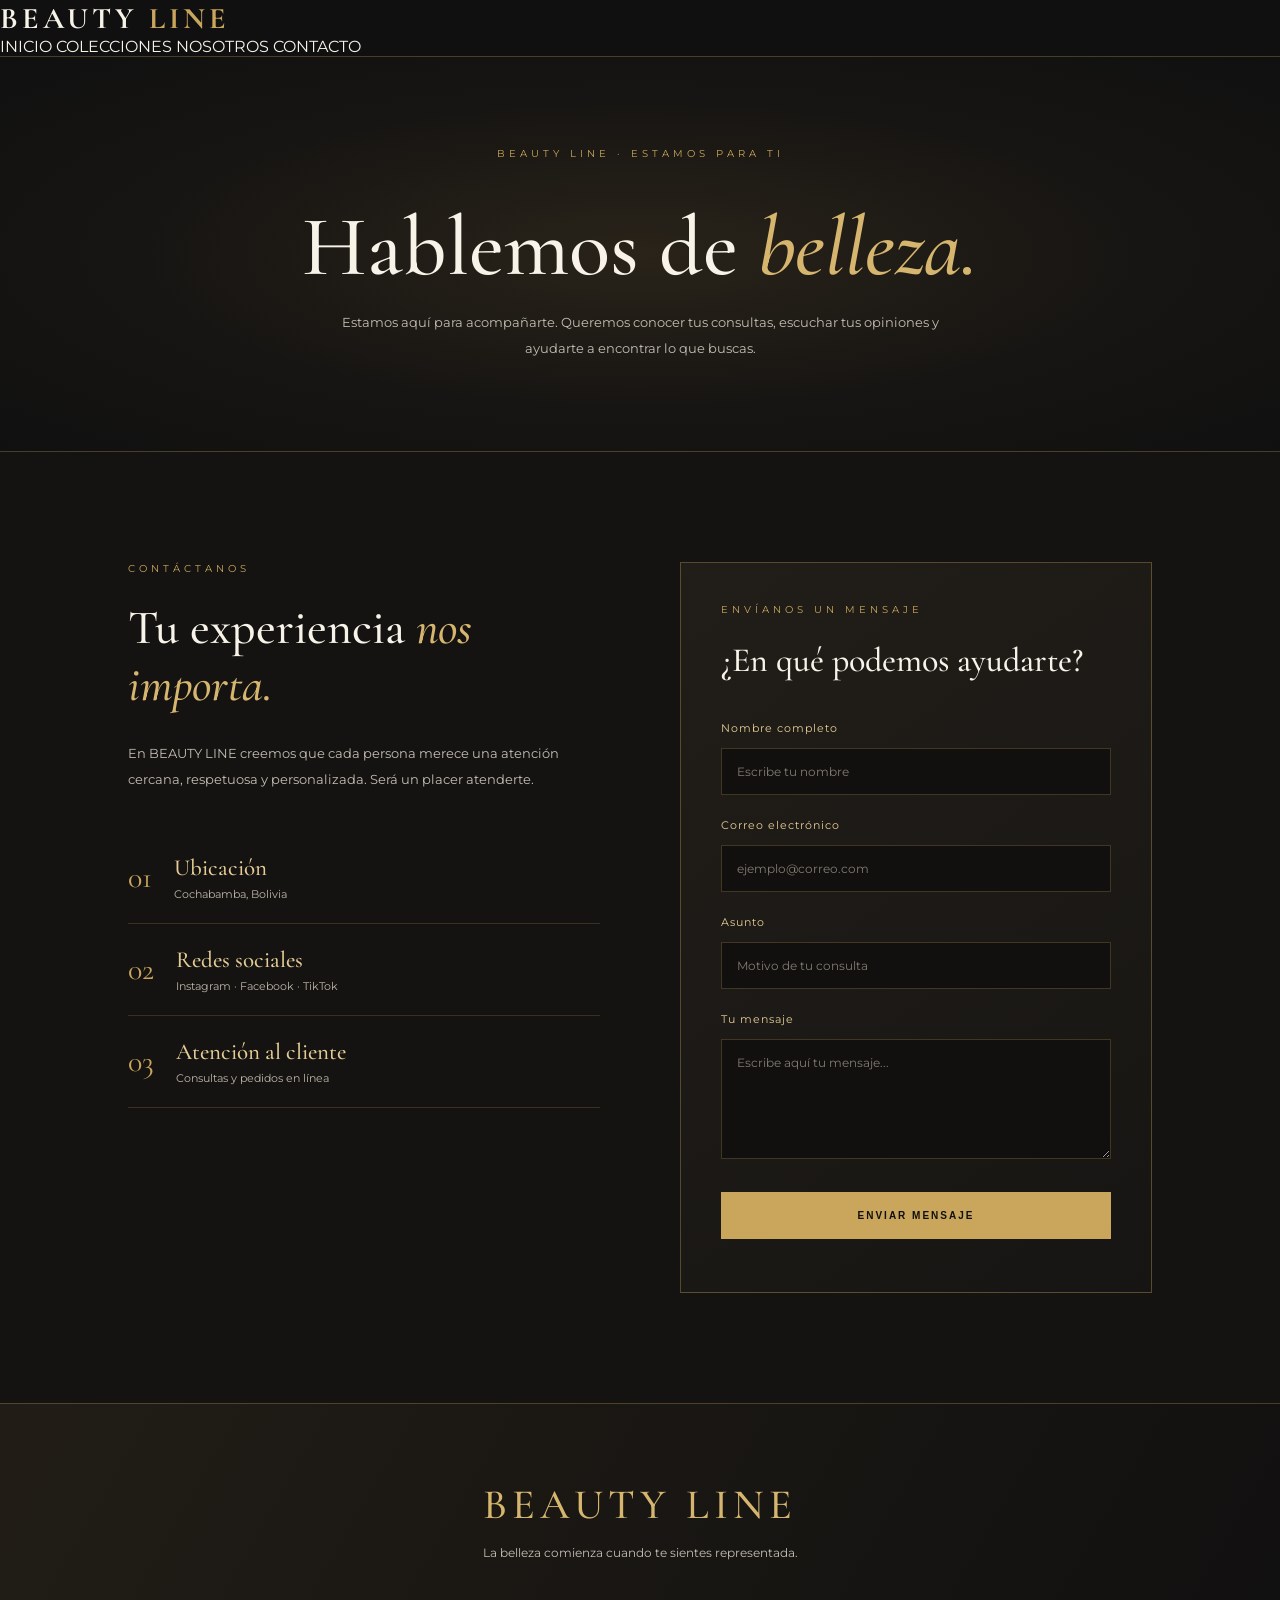
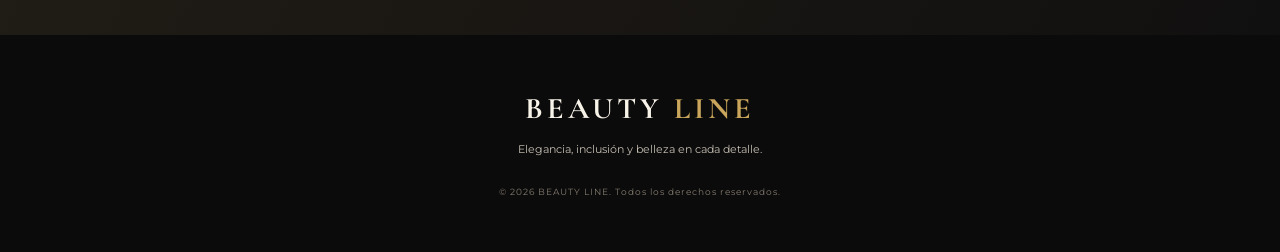
==== contacto.html @ c268c60d "tarea67" ====
<!DOCTYPE html>
<html lang="es">
<head>
    <meta charset="UTF-8">
    <meta name="viewport" content="width=device-width, initial-scale=1.0">

    <title>Contacto | BEAUTY LINE</title>

    <link rel="stylesheet" href="css/estilos.css">
    <link rel="stylesheet" href="css/responsive.css">

    <link rel="preconnect" href="https://fonts.googleapis.com">
    <link rel="preconnect" href="https://fonts.gstatic.com" crossorigin>

    <link href="https://fonts.googleapis.com/css2?family=Cormorant+Garamond:wght@400;500;600&family=Montserrat:wght@300;400;500;600&display=swap" rel="stylesheet">
</head>

<body>

    <!-- ENCABEZADO -->
    <header class="header">
        <a href="index.html" class="logo">
            BEAUTY <span>LINE</span>
        </a>

        <nav class="nav">
            <a href="index.html">INICIO</a>
            <a href="productos.html">COLECCIONES</a>
            <a href="nosotros.html">NOSOTROS</a>
            <a href="contacto.html" class="active">CONTACTO</a>
        </nav>
    </header>

    <main>

        <!-- PORTADA DE CONTACTO -->
        <section class="contact-hero">
            <p class="eyebrow">BEAUTY LINE · ESTAMOS PARA TI</p>

            <h1>
                Hablemos de
                <span>belleza.</span>
            </h1>

            <p>
                Estamos aquí para acompañarte. Queremos conocer tus
                consultas, escuchar tus opiniones y ayudarte a encontrar
                lo que buscas.
            </p>
        </section>

        <!-- INFORMACIÓN Y FORMULARIO -->
        <section class="contact-section">

            <div class="contact-info">
                <p class="eyebrow">CONTÁCTANOS</p>

                <h2>
                    Tu experiencia
                    <span>nos importa.</span>
                </h2>

                <p>
                    En BEAUTY LINE creemos que cada persona merece
                    una atención cercana, respetuosa y personalizada.
                    Será un placer atenderte.
                </p>

                <div class="contact-detail">
                    <span>01</span>
                    <div>
                        <h3>Ubicación</h3>
                        <p>Cochabamba, Bolivia</p>
                    </div>
                </div>

                <div class="contact-detail">
                    <span>02</span>
                    <div>
                        <h3>Redes sociales</h3>
                        <p>Instagram · Facebook · TikTok</p>
                    </div>
                </div>

                <div class="contact-detail">
                    <span>03</span>
                    <div>
                        <h3>Atención al cliente</h3>
                        <p>Consultas y pedidos en línea</p>
                    </div>
                </div>
            </div>

            <!-- FORMULARIO -->
            <div class="contact-form-container">

                <p class="eyebrow">ENVÍANOS UN MENSAJE</p>

                <h2>¿En qué podemos ayudarte?</h2>

                <form class="contact-form" id="contactForm">

                    <label for="nombre">Nombre completo</label>
                    <input
                        type="text"
                        id="nombre"
                        placeholder="Escribe tu nombre"
                        required
                    >

                    <label for="correo">Correo electrónico</label>
                    <input
                        type="email"
                        id="correo"
                        placeholder="ejemplo@correo.com"
                        required
                    >

                    <label for="asunto">Asunto</label>
                    <input
                        type="text"
                        id="asunto"
                        placeholder="Motivo de tu consulta"
                        required
                    >

                    <label for="mensaje">Tu mensaje</label>
                    <textarea
                        id="mensaje"
                        rows="5"
                        placeholder="Escribe aquí tu mensaje..."
                        required
                    ></textarea>

                    <button type="submit" class="contact-submit">
                        ENVIAR MENSAJE
                    </button>

                    <p id="formMessage" class="form-message"></p>

                </form>
            </div>

        </section>

        <!-- MENSAJE FINAL -->
        <section class="contact-final">
            <h2>BEAUTY LINE</h2>
            <p>La belleza comienza cuando te sientes representada.</p>
        </section>

    </main>

    <!-- PIE DE PÁGINA -->
    <footer class="footer">
        <a href="index.html" class="logo">
            BEAUTY <span>LINE</span>
        </a>

        <p>Elegancia, inclusión y belleza en cada detalle.</p>

        <p class="copyright">
            © 2026 BEAUTY LINE. Todos los derechos reservados.
        </p>
    </footer>

    <script src="js/contacto.js"></script>

</body>
</html>
---- css/estilos.css ----
/* ==========================================
   BEAUTY LINE
   Diseño elegante: negro, piedra y champagne
   ========================================== */

:root {
    --black: #111010;
    --black-soft: #191716;
    --gold: #c9a65b;
    --gold-light: #e4cc94;
    --white: #f7f3e9;
    --gray: #c4beb3;
}

* {
    margin: 0;
    padding: 0;
    box-sizing: border-box;
}

html {
    scroll-behavior: smooth;
}

body {
    background: var(--black);
    color: var(--white);
    font-family: 'Montserrat', sans-serif;
    overflow-x: hidden;
}

a {
    text-decoration: none;
    color: inherit;
}

/* ==========================================
   NAVEGACIÓN
   ========================================== */

.header {
    position: relative;
    z-index: 20;
    background: #111010;
    border-bottom: 1px solid rgba(201,166,91,.3);
}

.navbar {
    max-width: 1450px;
    min-height: 88px;
    margin: auto;
    padding: 15px 6%;
    display: flex;
    align-items: center;
    justify-content: space-between;
    gap: 25px;
}

.logo,
.footer-logo {
    font-family: 'Cormorant Garamond', serif;
    font-size: 30px;
    font-weight: 700;
    letter-spacing: 4px;
    color: var(--white);
    white-space: nowrap;
}

.logo span,
.footer-logo span {
    color: var(--gold);
}

.nav-links {
    display: flex;
    align-items: center;
    gap: 35px;
    list-style: none;
}

.nav-links a {
    font-size: 10px;
    letter-spacing: 2px;
    color: #ded8cd;
    transition: .3s;
}

.nav-links a:hover {
    color: var(--gold-light);
}

.nav-button {
    padding: 13px 22px;
    border: 1px solid var(--gold);
    color: var(--gold-light);
    font-size: 10px;
    letter-spacing: 1.5px;
    transition: .3s;
}

.nav-button:hover {
    background: var(--gold);
    color: var(--black);
}

.menu-toggle {
    display: none;
    background: none;
    border: none;
    color: var(--gold);
    font-size: 25px;
    cursor: pointer;
}

/* ==========================================
   PORTADA PRINCIPAL
   ========================================== */

.hero {
    min-height: 650px;
    position: relative;
    display: flex;
    align-items: center;
    overflow: hidden;
    isolation: isolate;
}

/* Fondo de piedra */
.hero-background {
    position: absolute;
    inset: 0;
    z-index: -2;

    background-image:
        linear-gradient(
            90deg,
            rgba(15,14,13,.94) 0%,
            rgba(15,14,13,.84) 48%,
            rgba(15,14,13,.35) 100%
        ),
        url("../img/banners/fondo-negro-dorado.jpg");

    background-position: center;
    background-size: cover;
}

/* Capa de iluminación */
.hero-overlay {
    position: absolute;
    inset: 0;
    z-index: -1;

    background:
        radial-gradient(
            ellipse at 75% 50%,
            rgba(201,166,91,.13),
            transparent 48%
        );
}

.hero-container {
    width: 100%;
    max-width: 1450px;
    margin: auto;
    padding: 65px 7%;

    display: grid;
    grid-template-columns: 1fr 1fr;
    align-items: center;
    gap: 45px;
}

/* ==========================================
   TEXTO DE PORTADA
   ========================================== */

.hero-content {
    max-width: 600px;
    position: relative;
    z-index: 2;
}

.hero-eyebrow {
    color: var(--gold-light);
    font-size: 10px;
    font-weight: 500;
    letter-spacing: 4px;
    margin-bottom: 25px;
}

.hero-content h1 {
    font-family: 'Cormorant Garamond', serif;
    font-size: clamp(55px, 6vw, 86px);
    font-weight: 500;
    line-height: .98;
    letter-spacing: 1px;
    color: var(--white);
}

.hero-content h1 span {
    color: var(--gold-light);
    font-style: italic;
}

.gold-line {
    width: 85px;
    height: 2px;
    margin: 28px 0;
    background: linear-gradient(
        90deg,
        var(--gold),
        transparent
    );
}

.hero-description {
    max-width: 440px;
    font-size: 13px;
    line-height: 2;
    font-weight: 300;
    color: var(--gray);
}

/* ==========================================
   BOTONES
   ========================================== */

.hero-buttons {
    display: flex;
    align-items: center;
    flex-wrap: wrap;
    gap: 15px;
    margin-top: 35px;
}

.button-primary,
.button-secondary {
    min-height: 52px;
    padding: 16px 23px;
    display: inline-flex;
    justify-content: center;
    align-items: center;
    gap: 15px;

    font-size: 9px;
    font-weight: 600;
    letter-spacing: 1.3px;

    transition: .3s ease;
}

.button-primary {
    background: var(--white);
    color: #171513;
    border: 1px solid var(--white);
}

.button-primary:hover {
    background: var(--gold-light);
    border-color: var(--gold-light);
    transform: translateY(-3px);
}

.button-primary span {
    font-size: 17px;
}

.button-secondary {
    background: transparent;
    border: 1px solid var(--gold);
    color: var(--gold-light);
}

.button-secondary:hover {
    background: var(--gold);
    color: var(--black);
    transform: translateY(-3px);
}

.hero-footer-text {
    margin-top: 48px;
    font-size: 8px;
    letter-spacing: 3px;
    color: #a99a7c;
}

/* ==========================================
   IMAGEN DE PRODUCTOS
   ========================================== */

.hero-product {
    width: 100%;
    max-width: 590px;
    margin: auto;
    position: relative;
    display: flex;
    align-items: center;
    justify-content: center;
}

.product-image {
    position: relative;
    z-index: 1;
    width: 100%;
    height: 470px;
    object-fit: contain;
    filter: drop-shadow(0 20px 35px rgba(0,0,0,.5));
}

.product-decoration {
    position: absolute;
    width: 80%;
    height: 80%;
    border: 1px solid rgba(201,166,91,.22);
    border-radius: 50%;
    z-index: 0;
}

/* ==========================================
   SECCIONES INFERIORES
   ========================================== */

.intro-section,
.products-section,
.about-section {
    padding: 100px 7%;
    text-align: center;
    border-bottom: 1px solid rgba(201,166,91,.18);
}

.section-eyebrow {
    font-size: 10px;
    letter-spacing: 4px;
    color: var(--gold);
    margin-bottom: 20px;
}

.intro-section h2,
.products-section h2,
.about-section h2 {
    font-family: 'Cormorant Garamond', serif;
    font-size: clamp(35px, 5vw, 55px);
    font-weight: 500;
    margin-bottom: 20px;
}

.intro-section h2 span {
    color: var(--gold-light);
    font-style: italic;
}

.intro-section > p:not(.section-eyebrow),
.section-description,
.about-content > p:not(.section-eyebrow) {
    max-width: 650px;
    margin: auto;
    font-size: 13px;
    color: var(--gray);
    line-height: 2;
}

.text-link {
    display: inline-block;
    margin-top: 30px;
    color: var(--gold-light);
    font-size: 10px;
    letter-spacing: 2px;
}

.text-link:hover {
    color: var(--white);
}

.about-section {
    background: linear-gradient(120deg, #111010, #1b1915);
}

.about-content {
    max-width: 800px;
    margin: auto;
}

/* ==========================================
   PIE DE PÁGINA
   ========================================== */

.footer {
    padding: 55px 20px;
    text-align: center;
    background: #0c0b0b;
}

.footer p {
    margin-top: 15px;
    color: var(--gray);
    font-size: 11px;
}

.footer .copyright {
    margin-top: 30px;
    color: #827b70;
    font-size: 9px;
    letter-spacing: 1px;
}

/* ==========================================
   TABLETS
   ========================================== */

@media (max-width: 1000px) {

    .navbar {
        padding: 15px 4%;
    }

    .nav-links {
        gap: 18px;
    }

    .hero-container {
        padding: 55px 5%;
        gap: 20px;
    }

    .hero-content h1 {
        font-size: 58px;
    }

    .product-image {
        height: 390px;
    }
}

/* ==========================================
   CELULARES
   ========================================== */

@media (max-width: 700px) {

    .navbar {
        min-height: 75px;
        flex-wrap: wrap;
    }

    .logo {
        font-size: 23px;
        letter-spacing: 2px;
    }

    .menu-toggle {
        display: block;
        order: 3;
    }

    .nav-button {
        margin-left: auto;
        padding: 11px 13px;
        font-size: 8px;
    }

    .nav-links {
        display: none;
        order: 4;
        width: 100%;
        flex-direction: column;
        align-items: center;
        gap: 22px;
        padding: 25px 0;
        border-top: 1px solid rgba(201,166,91,.2);
    }

    .nav-links.active {
        display: flex;
    }

    .hero {
        min-height: 0;
    }

    .hero-container {
        grid-template-columns: 1fr;
        padding: 65px 7% 45px;
        text-align: center;
        gap: 30px;
    }

    .hero-content {
        margin: auto;
    }

    .hero-eyebrow {
        font-size: 9px;
        letter-spacing: 2.5px;
    }

    .hero-content h1 {
        font-size: clamp(49px, 12vw, 65px);
    }

    .gold-line {
        margin: 23px auto;
    }

    .hero-description {
        margin: auto;
        font-size: 12px;
    }

    .hero-buttons {
        justify-content: center;
        flex-direction: column;
    }

    .button-primary,
    .button-secondary {
        width: 100%;
        max-width: 320px;
    }

    .hero-footer-text {
        margin-top: 30px;
        font-size: 7px;
    }

    .hero-product {
        max-width: 440px;
    }

    .product-image {
        height: 300px;
    }

    .intro-section,
    .products-section,
    .about-section {
        padding: 70px 7%;
    }
}

/* ==========================================
   CELULARES PEQUEÑOS
   ========================================== */

@media (max-width: 380px) {

    .nav-button {
        display: none;
    }

    .hero-content h1 {
        font-size: 45px;
    }

    .product-image {
        height: 250px;
    }
}



/* INTEGRACIÓN DE LA IMAGEN PRINCIPAL */
.product-image {
    width: 100%;
    max-width: 600px;
    height: auto;
    display: block;
    object-fit: contain;

    mix-blend-mode: screen;

    -webkit-mask-image: radial-gradient(
        ellipse at center,
        #000 48%,
        rgba(0, 0, 0, 0.85) 68%,
        transparent 100%
    );

    mask-image: radial-gradient(
        ellipse at center,
        #000 48%,
        rgba(0, 0, 0, 0.85) 68%,
        transparent 100%
    );

    filter: brightness(1.08) contrast(1.05);
}


/* ======================================
   PÁGINA NOSOTROS - BEAUTY LINE
   ====================================== */

.about-hero {
    min-height: 480px;
    padding: 110px 8%;
    text-align: center;
    display: flex;
    flex-direction: column;
    align-items: center;
    justify-content: center;
    background:
        radial-gradient(ellipse at center, #292319 0%, #151311 55%, #101010 100%);
    border-bottom: 1px solid rgba(201,166,91,.25);
}

.eyebrow {
    color: #c9a65b;
    font-size: 10px;
    letter-spacing: 4px;
    margin-bottom: 25px;
}

.about-hero h1 {
    max-width: 850px;
    font-family: 'Cormorant Garamond', serif;
    font-size: clamp(50px, 7vw, 85px);
    font-weight: 500;
    line-height: 1.05;
    color: #f7f3e9;
}

.about-hero h1 span,
.about-philosophy h2 span {
    color: #d6b66f;
    font-style: italic;
}

.about-intro {
    max-width: 650px;
    margin-top: 25px;
    color: #c4beb3;
    font-size: 13px;
    line-height: 2;
}

.about-button {
    margin-top: 35px;
    padding: 16px 27px;
    border: 1px solid #c9a65b;
    color: #e4cc94;
    font-size: 10px;
    letter-spacing: 2px;
    transition: .3s;
}

.about-button:hover {
    background: #c9a65b;
    color: #111010;
}

/* FILOSOFÍA */

.about-philosophy {
    padding: 100px 8%;
    text-align: center;
    background: #151413;
}

.about-philosophy h2,
.about-values h2 {
    font-family: 'Cormorant Garamond', serif;
    font-size: clamp(35px, 5vw, 55px);
    font-weight: 500;
    color: #f7f3e9;
    margin-bottom: 25px;
}

.about-philosophy > p:last-child {
    max-width: 750px;
    margin: auto;
    color: #c4beb3;
    font-size: 13px;
    line-height: 2.1;
}

/* VALORES */

.about-values {
    padding: 100px 7%;
    text-align: center;
    background: #101010;
}

.values-grid {
    max-width: 1200px;
    margin: 55px auto 0;
    display: grid;
    grid-template-columns: repeat(4, 1fr);
    gap: 20px;
}

.value-card {
    min-height: 270px;
    padding: 35px 23px;
    text-align: left;
    background: linear-gradient(145deg, #201e1a, #151413);
    border: 1px solid rgba(201,166,91,.35);
    transition: .35s ease;
}

.value-card:hover {
    transform: translateY(-8px);
    border-color: #d6b66f;
    box-shadow: 0 15px 35px rgba(0,0,0,.3);
}

.value-number {
    color: #c9a65b;
    font-family: 'Cormorant Garamond', serif;
    font-size: 35px;
}

.value-card h3 {
    margin: 22px 0 15px;
    color: #e4cc94;
    font-family: 'Cormorant Garamond', serif;
    font-size: 27px;
    font-weight: 500;
}

.value-card p {
    color: #c4beb3;
    font-size: 11px;
    line-height: 1.9;
}

/* MANIFIESTO */

.about-manifesto {
    padding: 100px 10%;
    text-align: center;
    background: linear-gradient(120deg, #211d16, #111010);
    border-top: 1px solid rgba(201,166,91,.3);
    border-bottom: 1px solid rgba(201,166,91,.3);
}

.manifesto-symbol {
    color: #c9a65b;
    font-family: 'Cormorant Garamond', serif;
    font-size: 85px;
    line-height: .8;
}

.about-manifesto h2 {
    max-width: 950px;
    margin: 20px auto 30px;
    color: #f7f3e9;
    font-family: 'Cormorant Garamond', serif;
    font-size: clamp(32px, 4.5vw, 52px);
    font-weight: 400;
    line-height: 1.3;
}

.about-manifesto p {
    color: #c9a65b;
    font-size: 10px;
    letter-spacing: 3px;
}

/* ADAPTACIÓN A CELULARES */

@media (max-width: 900px) {
    .values-grid {
        grid-template-columns: repeat(2, 1fr);
    }
}

@media (max-width: 600px) {
    .about-hero {
        min-height: 420px;
        padding: 80px 7%;
    }

    .about-philosophy,
    .about-values,
    .about-manifesto {
        padding: 75px 7%;
    }

    .values-grid {
        grid-template-columns: 1fr;
        gap: 15px;
    }

    .value-card {
        min-height: auto;
    }
}


/* ==========================================
   CONTACTO - BEAUTY LINE
   ========================================== */

.contact-hero {
    min-height: 390px;
    padding: 90px 8%;
    display: flex;
    flex-direction: column;
    justify-content: center;
    align-items: center;
    text-align: center;
    background: radial-gradient(
        ellipse at center,
        #292319 0%,
        #171513 55%,
        #101010 100%
    );
    border-bottom: 1px solid rgba(201,166,91,.3);
}

.contact-hero h1 {
    max-width: 850px;
    margin: 15px 0;
    color: #f7f3e9;
    font-family: 'Cormorant Garamond', serif;
    font-size: clamp(55px, 7vw, 85px);
    font-weight: 500;
    line-height: 1.1;
}

.contact-hero h1 span {
    color: #d6b66f;
    font-style: italic;
}

.contact-hero > p:last-child {
    max-width: 650px;
    color: #c4beb3;
    font-size: 13px;
    line-height: 2;
}

/* INFORMACIÓN Y FORMULARIO */

.contact-section {
    display: grid;
    grid-template-columns: 1fr 1fr;
    gap: 80px;
    padding: 110px 10%;
    background: #141312;
}

.contact-info h2,
.contact-form-container h2 {
    color: #f7f3e9;
    font-family: 'Cormorant Garamond', serif;
    font-size: clamp(35px, 4vw, 48px);
    font-weight: 500;
    line-height: 1.2;
    margin: 15px 0 25px;
}

.contact-info h2 span {
    color: #d6b66f;
    font-style: italic;
}

.contact-info > p:not(.eyebrow) {
    color: #c4beb3;
    font-size: 13px;
    line-height: 2;
    max-width: 480px;
    margin-bottom: 40px;
}

/* DETALLES DE CONTACTO */

.contact-detail {
    display: flex;
    align-items: center;
    gap: 22px;
    padding: 22px 0;
    border-bottom: 1px solid rgba(201,166,91,.2);
    transition: .3s;
}

.contact-detail:hover {
    padding-left: 10px;
}

.contact-detail > span {
    color: #c9a65b;
    font-family: 'Cormorant Garamond', serif;
    font-size: 30px;
}

.contact-detail h3 {
    color: #e4cc94;
    font-family: 'Cormorant Garamond', serif;
    font-size: 23px;
    font-weight: 500;
    margin-bottom: 5px;
}

.contact-detail p {
    color: #bdb5a9;
    font-size: 11px;
}

/* FORMULARIO */

.contact-form-container {
    padding: 40px;
    background: linear-gradient(145deg, #211e19, #171513);
    border: 1px solid rgba(201,166,91,.35);
}

.contact-form-container h2 {
    font-size: 34px;
    margin-bottom: 30px;
}

.contact-form {
    display: flex;
    flex-direction: column;
    gap: 13px;
}

.contact-form label {
    color: #e4cc94;
    font-size: 11px;
    letter-spacing: 1px;
    margin-top: 10px;
}

.contact-form input,
.contact-form textarea {
    width: 100%;
    padding: 15px;
    background: #11100f;
    border: 1px solid rgba(201,166,91,.25);
    outline: none;
    color: #f7f3e9;
    font-family: 'Montserrat', sans-serif;
    font-size: 12px;
    transition: .3s;
}

.contact-form input:focus,
.contact-form textarea:focus {
    border-color: #d6b66f;
    box-shadow: 0 0 10px rgba(201,166,91,.1);
}

.contact-form input::placeholder,
.contact-form textarea::placeholder {
    color: #817b71;
}

.contact-form textarea {
    resize: vertical;
    min-height: 120px;
}

.contact-submit {
    margin-top: 20px;
    padding: 17px;
    background: #c9a65b;
    border: 1px solid #c9a65b;
    color: #11100f;
    font-size: 10px;
    font-weight: 600;
    letter-spacing: 2px;
    cursor: pointer;
    transition: .3s;
}

.contact-submit:hover {
    background: transparent;
    color: #e4cc94;
}

.form-message {
    color: #e4cc94;
    font-size: 12px;
    line-height: 1.7;
}

/* MENSAJE FINAL */

.contact-final {
    padding: 75px 8%;
    text-align: center;
    background: linear-gradient(120deg, #211d16, #111010);
    border-top: 1px solid rgba(201,166,91,.3);
}

.contact-final h2 {
    color: #d6b66f;
    font-family: 'Cormorant Garamond', serif;
    font-size: 42px;
    letter-spacing: 5px;
    font-weight: 500;
}

.contact-final p {
    color: #c4beb3;
    font-size: 12px;
    margin-top: 15px;
}

/* ADAPTACIÓN A CELULARES */

@media (max-width: 900px) {
    .contact-section {
        grid-template-columns: 1fr;
        gap: 50px;
        padding: 75px 7%;
    }
}

@media (max-width: 600px) {
    .contact-hero {
        min-height: 350px;
        padding: 70px 7%;
    }

    .contact-form-container {
        padding: 25px 20px;
    }

    .contact-final {
        padding: 60px 7%;
    }
}


/* =========================================
   NUEVA PORTADA DE LUJO - BEAUTY LINE
========================================= */

.luxury-hero {
    position: relative;
    min-height: 720px;
    width: 100%;
    overflow: hidden;
    display: flex;
    align-items: center;
    background:
        linear-gradient(
            90deg,
            rgba(8, 8, 8, 0.96) 0%,
            rgba(8, 8, 8, 0.80) 48%,
            rgba(8, 8, 8, 0.35) 100%
        ),
        url("../img/banners/fondo-negro-dorado.jpg");

    background-size: cover;
    background-position: center;
    color: #f7f2e9;
}

.luxury-overlay {
    position: absolute;
    inset: 0;
    background:
        radial-gradient(
            circle at 78% 48%,
            rgba(201, 164, 91, 0.13),
            transparent 38%
        );
    pointer-events: none;
}

.luxury-container {
    position: relative;
    z-index: 2;
    width: 90%;
    max-width: 1450px;
    margin: auto;
    padding: 90px 0;
    display: grid;
    grid-template-columns: 1fr 1fr;
    align-items: center;
    gap: 65px;
}

/* TEXTO */

.luxury-content {
    max-width: 650px;
}

.luxury-eyebrow {
    color: #d6b56f;
    font-family: 'Montserrat', sans-serif;
    font-size: 11px;
    font-weight: 600;
    letter-spacing: 5px;
    margin-bottom: 28px;
}

.luxury-content h1 {
    font-family: 'Cormorant Garamond', serif;
    font-size: clamp(48px, 5.5vw, 82px);
    line-height: 0.98;
    font-weight: 500;
    letter-spacing: 1px;
    color: #f8f5ef;
    margin: 0;
}

.luxury-content h1 span {
    color: #d8b878;
    font-style: italic;
}

.luxury-divider {
    width: 85px;
    height: 2px;
    background: #c9a45b;
    margin: 35px 0;
}

.luxury-description {
    color: #c7c1b8;
    font-family: 'Montserrat', sans-serif;
    font-size: 14px;
    line-height: 2;
    max-width: 470px;
    margin-bottom: 35px;
}

/* BOTONES */

.luxury-buttons {
    display: flex;
    flex-wrap: wrap;
    gap: 15px;
}

.luxury-button-primary,
.luxury-button-secondary {
    min-height: 55px;
    padding: 0 25px;
    display: inline-flex;
    align-items: center;
    justify-content: center;
    gap: 18px;
    text-decoration: none;
    font-family: 'Montserrat', sans-serif;
    font-size: 10px;
    font-weight: 600;
    letter-spacing: 1.5px;
    transition: 0.3s ease;
}

.luxury-button-primary {
    background: #d5b574;
    color: #15120d;
    border: 1px solid #d5b574;
}

.luxury-button-primary:hover {
    background: #f3e6c8;
    border-color: #f3e6c8;
    transform: translateY(-3px);
}

.luxury-button-secondary {
    color: #e2c78f;
    border: 1px solid #b99a5c;
    background: rgba(0, 0, 0, 0.3);
}

.luxury-button-secondary:hover {
    background: #d5b574;
    color: #15120d;
}

.luxury-signature {
    margin-top: 55px;
    color: #a99570;
    font-family: 'Montserrat', sans-serif;
    font-size: 9px;
    letter-spacing: 3px;
}

/* IMAGEN */

.luxury-visual {
    position: relative;
    width: 100%;
    max-width: 570px;
    margin: auto;
}

.luxury-image-frame {
    position: relative;
    padding: 12px;
    border: 1px solid rgba(205, 172, 108, 0.55);
    background: rgba(15, 13, 10, 0.65);
    box-shadow: 0 25px 70px rgba(0, 0, 0, 0.5);
}

.luxury-image-frame img {
    display: block;
    width: 100%;
    height: 460px;
    object-fit: contain;
    object-position: center;
}

.luxury-image-caption {
    display: flex;
    justify-content: space-between;
    padding: 18px 5px;
    color: #d3b77d;
    font-family: 'Montserrat', sans-serif;
    font-size: 9px;
    letter-spacing: 2px;
}

/* FIRMA INFERIOR */

.luxury-bottom {
    position: absolute;
    bottom: 22px;
    left: 5%;
    right: 5%;
    display: flex;
    justify-content: space-between;
    color: rgba(214, 181, 111, 0.65);
    font-family: 'Montserrat', sans-serif;
    font-size: 9px;
    letter-spacing: 3px;
}

/* RESPONSIVE */

@media (max-width: 900px) {

    .luxury-container {
        grid-template-columns: 1fr;
        gap: 45px;
        padding: 75px 0 90px;
    }

    .luxury-content {
        max-width: 100%;
    }

    .luxury-visual {
        max-width: 520px;
    }

    .luxury-image-frame img {
        height: 380px;
    }

}

@media (max-width: 550px) {

    .luxury-hero {
        min-height: auto;
    }

    .luxury-container {
        width: 88%;
        padding: 65px 0 85px;
    }

    .luxury-eyebrow {
        font-size: 9px;
        letter-spacing: 3px;
    }

    .luxury-content h1 {
        font-size: 49px;
    }

    .luxury-description {
        font-size: 12px;
    }

    .luxury-buttons {
        flex-direction: column;
        align-items: stretch;
    }

    .luxury-image-frame img {
        height: 290px;
    }

    .luxury-signature {
        font-size: 8px;
        letter-spacing: 2px;
    }

    .luxury-bottom {
        font-size: 7px;
        letter-spacing: 1px;
    }

}
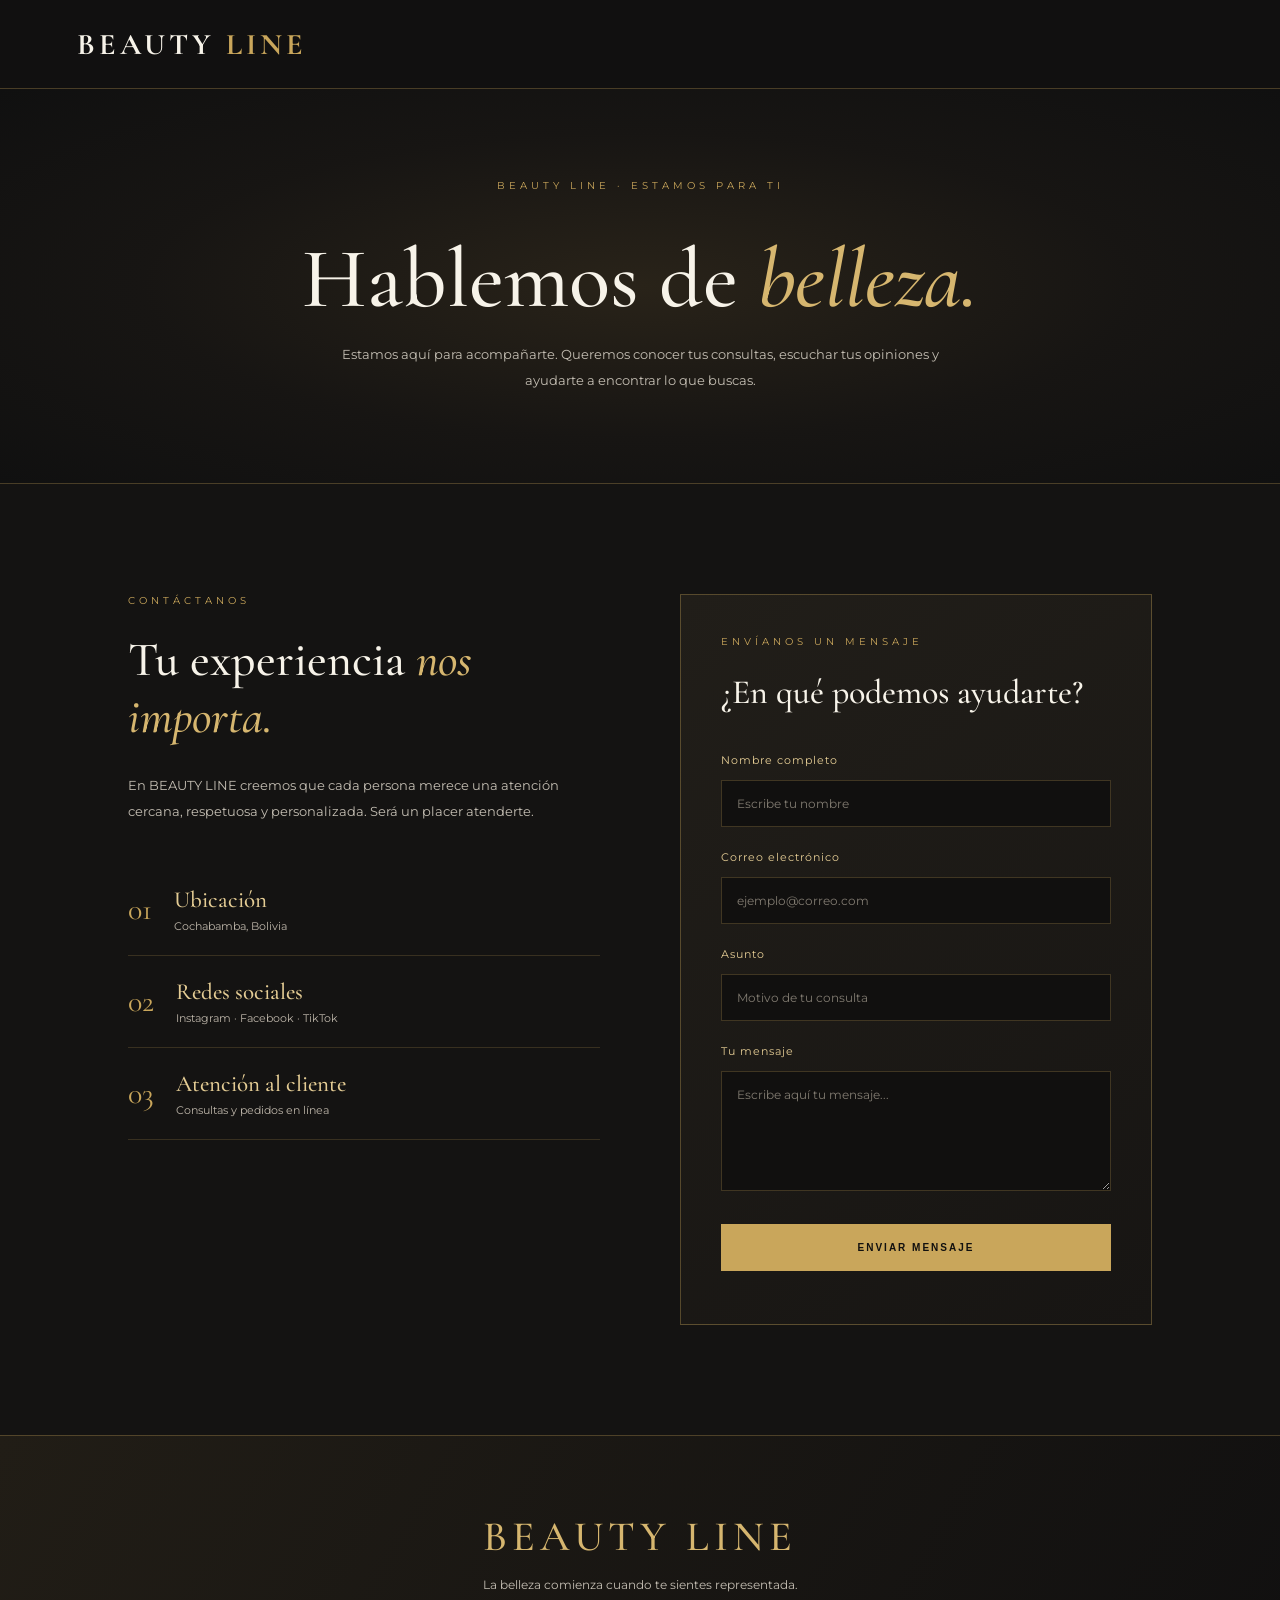
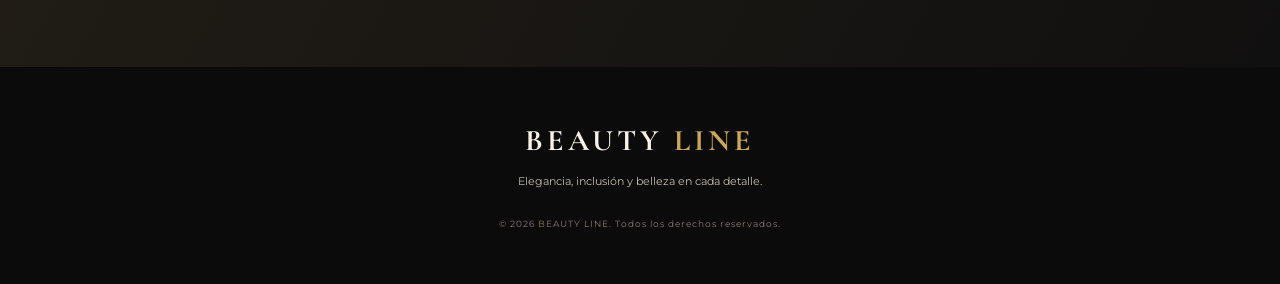
==== commit 4956bd92: "contacto24" ====
--- a/contacto.html
+++ b/contacto.html
@@ -18,19 +18,19 @@
 
 <body>
 
-    <!-- ENCABEZADO -->
-    <header class="header">
+    
+<header class="header">
+
+    <nav class="navbar">
+
         <a href="index.html" class="logo">
             BEAUTY <span>LINE</span>
         </a>
 
-        <nav class="nav">
-            <a href="index.html">INICIO</a>
-            <a href="productos.html">COLECCIONES</a>
-            <a href="nosotros.html">NOSOTROS</a>
-            <a href="contacto.html" class="active">CONTACTO</a>
-        </nav>
-    </header>
+    </nav>
+
+</header>
+
 
     <main>
 
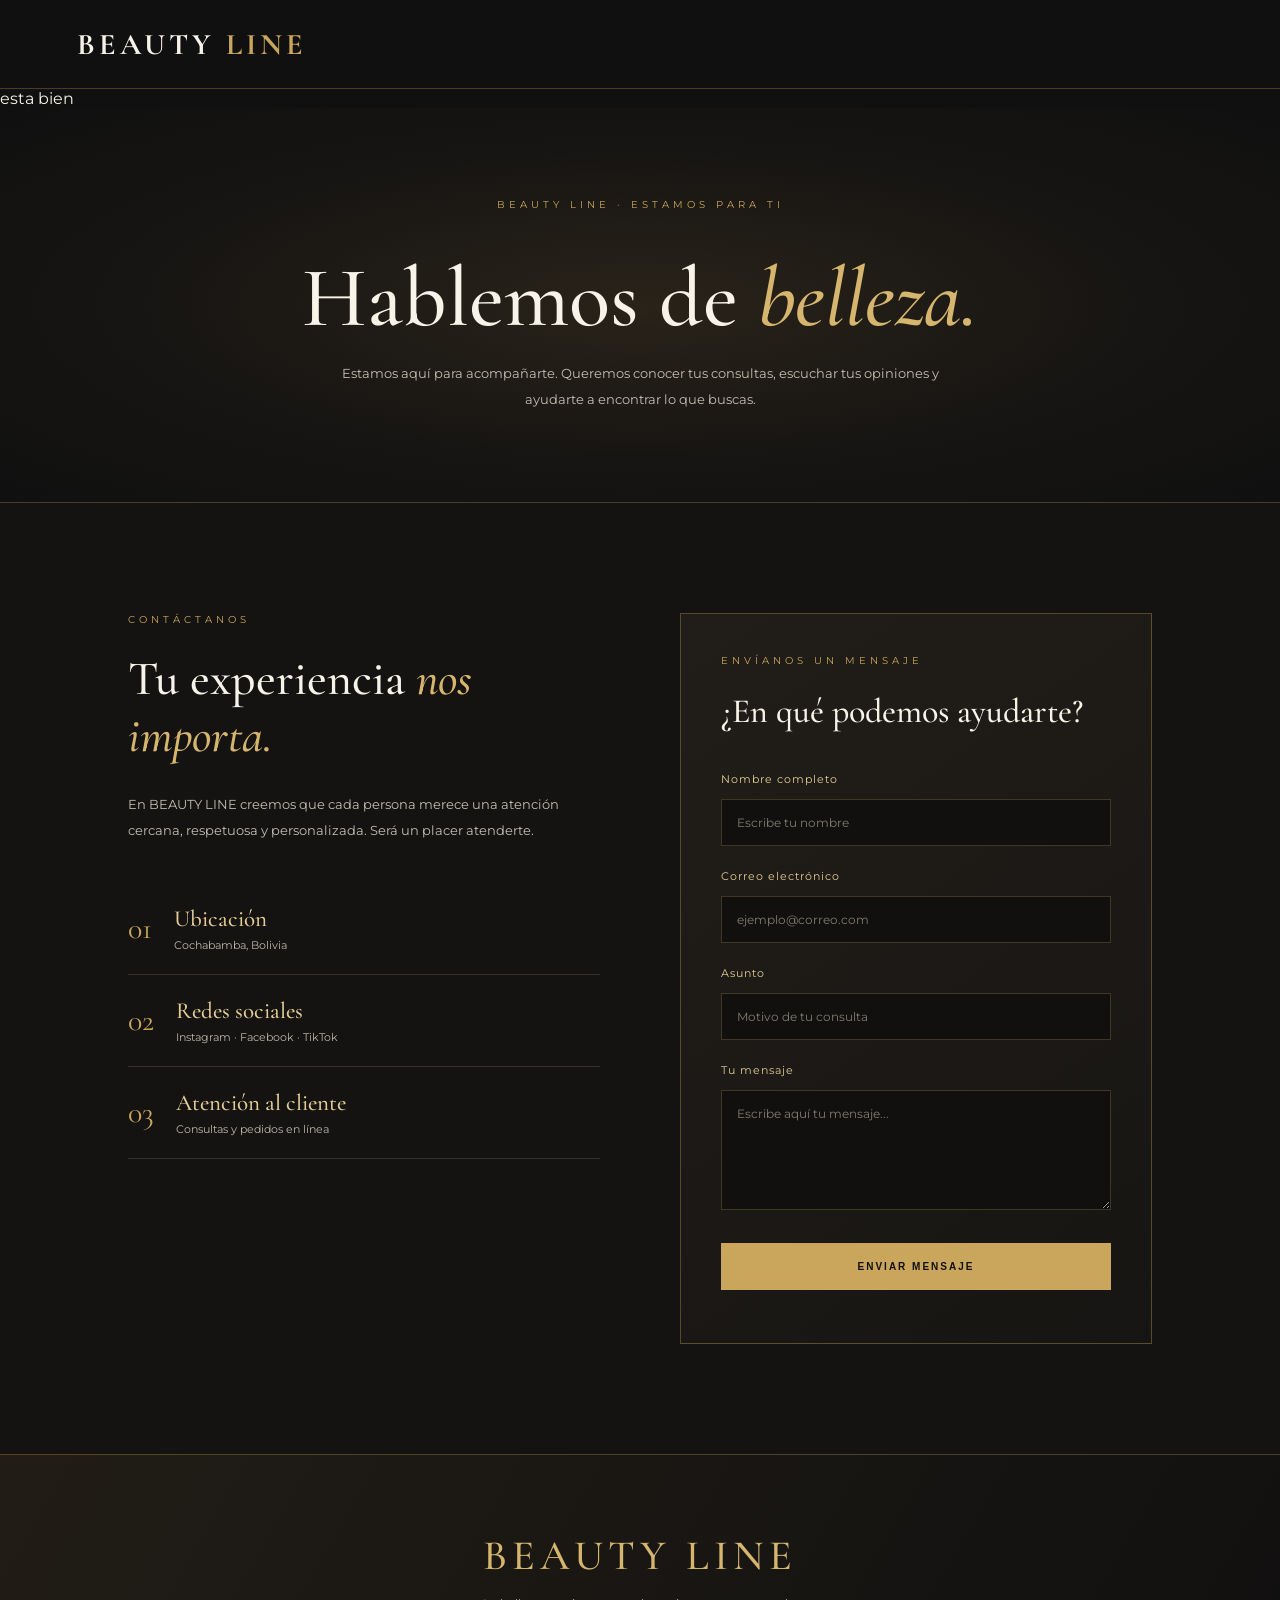
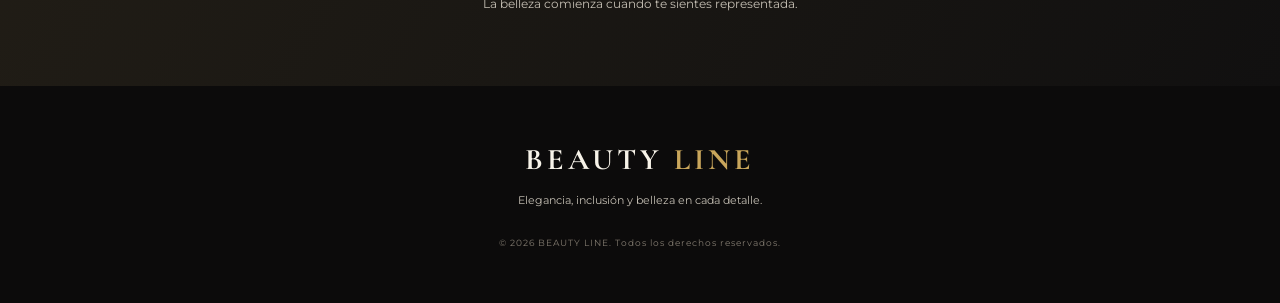
==== commit c24d40c6: "final1" ====
--- a/contacto.html
+++ b/contacto.html
@@ -30,7 +30,7 @@
     </nav>
 
 </header>
-
+esta bien
 
     <main>
 
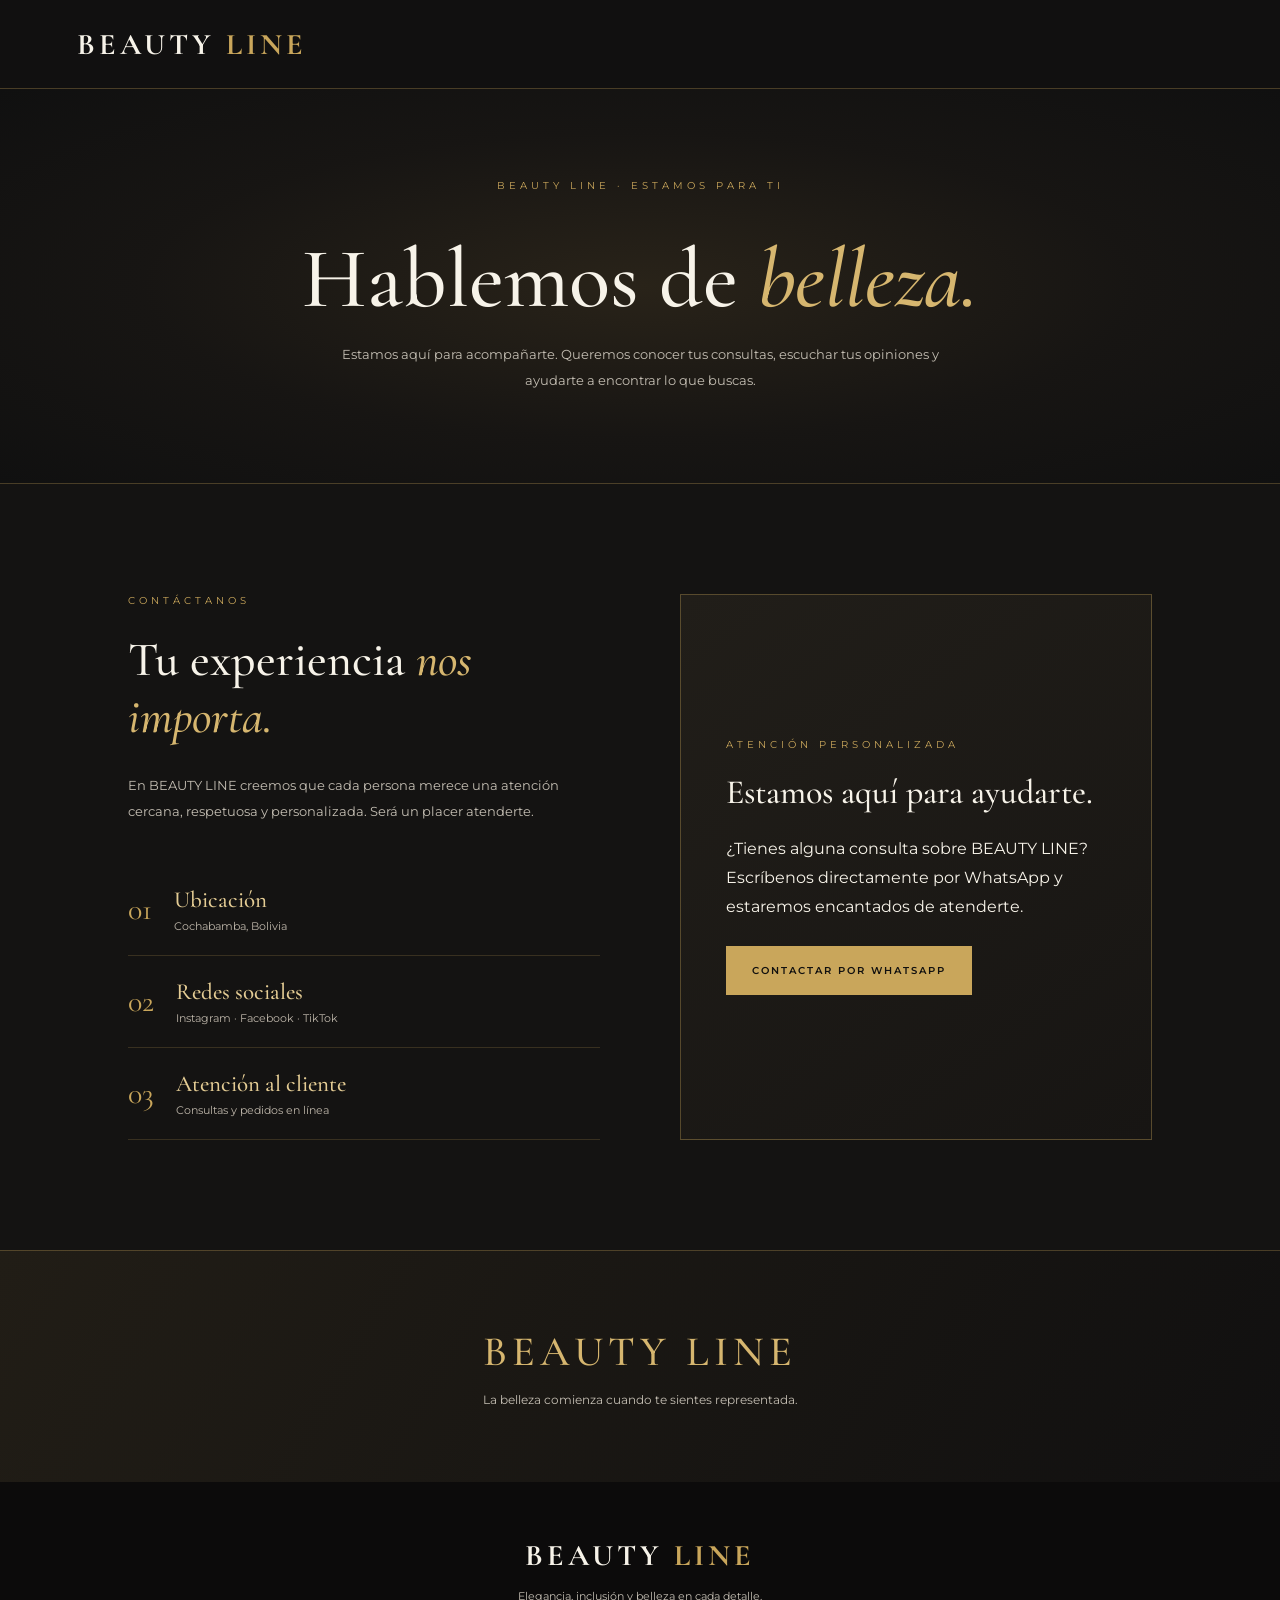
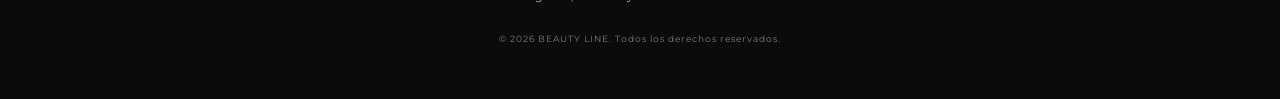
==== commit 82baf5de: "gitprimero" ====
--- a/contacto.html
+++ b/contacto.html
@@ -30,7 +30,6 @@
     </nav>
 
 </header>
-esta bien
 
     <main>
 
@@ -92,55 +91,29 @@
                 </div>
             </div>
 
-            <!-- FORMULARIO -->
-            <div class="contact-form-container">
+            
+<div class="contact-form-container whatsapp-contact">
 
-                <p class="eyebrow">ENVÍANOS UN MENSAJE</p>
+    <p class="eyebrow">ATENCIÓN PERSONALIZADA</p>
 
-                <h2>¿En qué podemos ayudarte?</h2>
+    <h2>Estamos aquí para ayudarte.</h2>
 
-                <form class="contact-form" id="contactForm">
+    <p>
+        ¿Tienes alguna consulta sobre BEAUTY LINE?
+        Escríbenos directamente por WhatsApp y estaremos
+        encantados de atenderte.
+    </p>
 
-                    <label for="nombre">Nombre completo</label>
-                    <input
-                        type="text"
-                        id="nombre"
-                        placeholder="Escribe tu nombre"
-                        required
-                    >
+    <a
+        href="https://wa.me/59171716971?text=Hola%2C%20BEAUTY%20LINE.%20Quisiera%20realizar%20una%20consulta."
+        target="_blank"
+        rel="noopener noreferrer"
+        class="contact-submit"
+    >
+        CONTACTAR POR WHATSAPP
+    </a>
 
-                    <label for="correo">Correo electrónico</label>
-                    <input
-                        type="email"
-                        id="correo"
-                        placeholder="ejemplo@correo.com"
-                        required
-                    >
-
-                    <label for="asunto">Asunto</label>
-                    <input
-                        type="text"
-                        id="asunto"
-                        placeholder="Motivo de tu consulta"
-                        required
-                    >
-
-                    <label for="mensaje">Tu mensaje</label>
-                    <textarea
-                        id="mensaje"
-                        rows="5"
-                        placeholder="Escribe aquí tu mensaje..."
-                        required
-                    ></textarea>
-
-                    <button type="submit" class="contact-submit">
-                        ENVIAR MENSAJE
-                    </button>
-
-                    <p id="formMessage" class="form-message"></p>
-
-                </form>
-            </div>
+</div>
 
         </section>
 
--- a/css/estilos.css
+++ b/css/estilos.css
@@ -1296,3 +1296,47 @@
     }
 
 }
+
+
+/* CORRECCIÓN DE CONTACTO POR WHATSAPP */
+
+.whatsapp-contact {
+    display: flex;
+    flex-direction: column;
+    align-items: flex-start;
+    justify-content: center;
+    gap: 20px;
+    height: auto;
+    min-height: 0;
+    padding: 45px;
+}
+
+.whatsapp-contact .eyebrow {
+    margin: 0;
+}
+
+.whatsapp-contact h2 {
+    margin: 0;
+    line-height: 1.3;
+}
+
+.whatsapp-contact p:not(.eyebrow) {
+    position: static;
+    display: block;
+    margin: 0;
+    line-height: 1.8;
+    max-width: 100%;
+}
+
+.whatsapp-contact .contact-submit {
+    position: static;
+    display: inline-flex;
+    align-items: center;
+    justify-content: center;
+    width: auto;
+    max-width: 100%;
+    margin: 5px 0 0;
+    padding: 17px 25px;
+    text-decoration: none;
+    cursor: pointer;
+}
